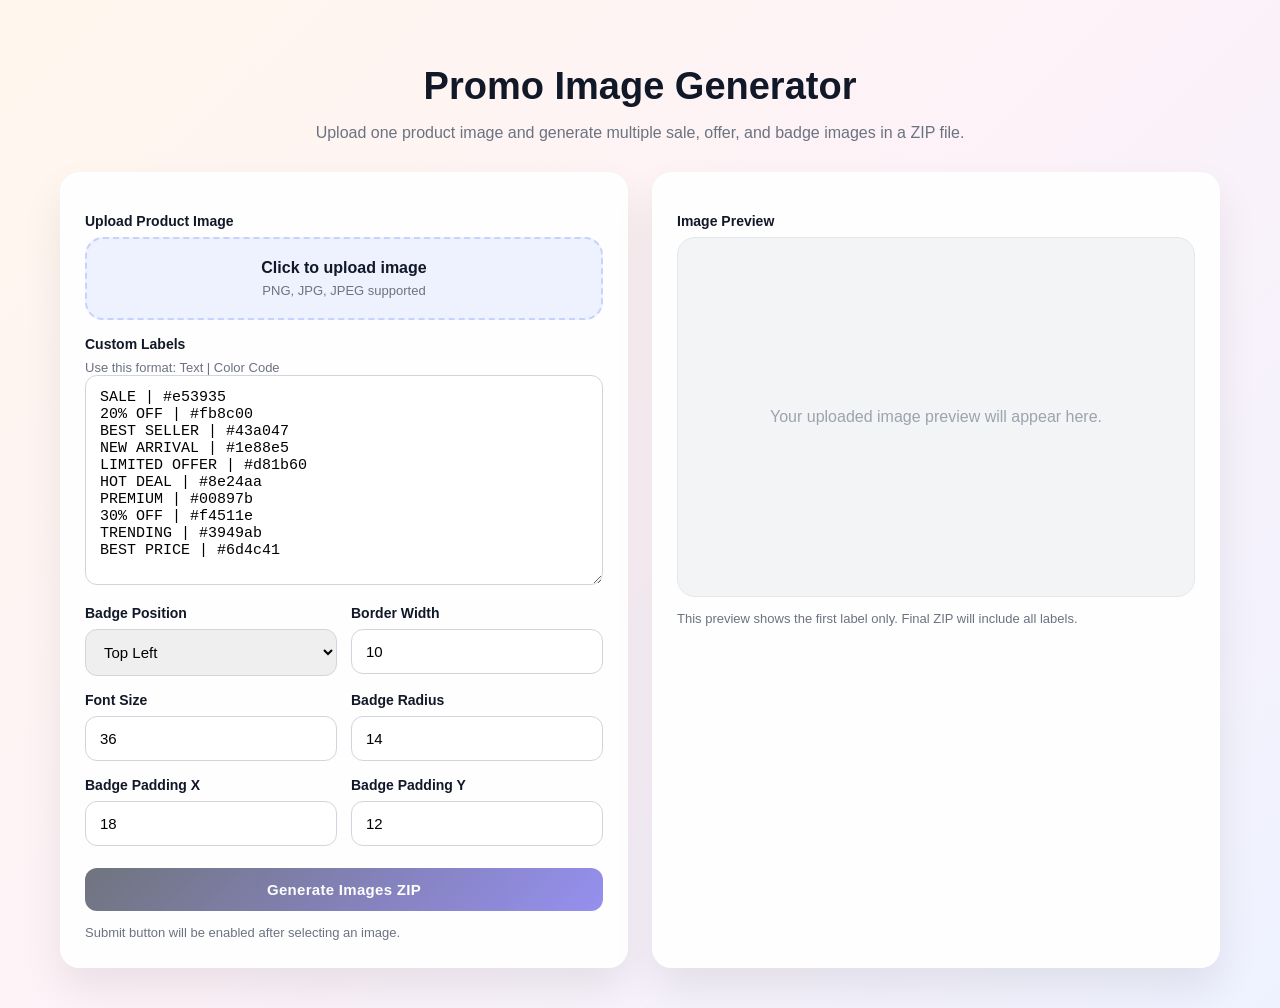
==== templates/index.html @ b3901675 "bulk UI image" ====
<!DOCTYPE html>
<html lang="en">
<head>
  <meta charset="UTF-8" />
  <title>Promo Image Generator</title>
  <meta name="viewport" content="width=device-width, initial-scale=1.0" />

  <style>
    * {
      box-sizing: border-box;
    }

    body {
      margin: 0;
      font-family: Arial, sans-serif;
      background: linear-gradient(135deg, #fff7ed, #fdf2f8, #eef2ff);
      min-height: 100vh;
      color: #111827;
    }

    .page {
      max-width: 1200px;
      margin: auto;
      padding: 40px 20px;
    }

    .header {
      text-align: center;
      margin-bottom: 30px;
    }

    .header h1 {
      font-size: 38px;
      margin-bottom: 10px;
    }

    .header p {
      color: #6b7280;
      font-size: 16px;
    }

    .grid {
      display: grid;
      grid-template-columns: 1fr 1fr;
      gap: 24px;
    }

    .card {
      background: rgba(255, 255, 255, 0.9);
      border-radius: 20px;
      padding: 24px;
      box-shadow: 0 20px 40px rgba(0,0,0,0.08);
      border: 1px solid rgba(255,255,255,0.8);
    }

    label {
      display: block;
      margin-top: 16px;
      margin-bottom: 8px;
      font-weight: 700;
      font-size: 14px;
    }

    input,
    textarea,
    select,
    button {
      width: 100%;
      padding: 13px 14px;
      border-radius: 12px;
      border: 1px solid #d1d5db;
      font-size: 15px;
      outline: none;
    }

    textarea {
      min-height: 210px;
      resize: vertical;
      font-family: Consolas, monospace;
    }

    input:focus,
    textarea:focus,
    select:focus {
      border-color: #6366f1;
      box-shadow: 0 0 0 3px rgba(99,102,241,0.15);
    }

    .upload-box {
      border: 2px dashed #c7d2fe;
      background: #eef2ff;
      padding: 20px;
      border-radius: 18px;
      text-align: center;
      cursor: pointer;
      transition: 0.2s;
    }

    .upload-box:hover {
      background: #e0e7ff;
    }

    .hint {
      font-size: 13px;
      color: #6b7280;
      margin-top: 6px;
    }

    .row {
      display: grid;
      grid-template-columns: 1fr 1fr;
      gap: 14px;
    }

    .preview-wrap {
      border-radius: 18px;
      overflow: hidden;
      background: #f3f4f6;
      border: 1px solid #e5e7eb;
      min-height: 360px;
      display: flex;
      align-items: center;
      justify-content: center;
      position: relative;
    }

    .preview-wrap img {
      width: 100%;
      max-height: 520px;
      object-fit: contain;
      display: none;
    }

    .empty-preview {
      color: #9ca3af;
      text-align: center;
      padding: 40px;
    }

    .preview-badge {
      position: absolute;
      top: 20px;
      left: 20px;
      background: #e53935;
      color: white;
      padding: 12px 18px;
      border-radius: 14px;
      font-weight: 800;
      display: none;
      box-shadow: 0 10px 20px rgba(0,0,0,0.2);
    }

    .submit-btn {
      margin-top: 22px;
      background: linear-gradient(135deg, #111827, #4f46e5);
      color: white;
      border: none;
      cursor: pointer;
      font-weight: 800;
      letter-spacing: 0.3px;
      transition: 0.2s;
    }

    .submit-btn:hover {
      transform: translateY(-1px);
      box-shadow: 0 12px 24px rgba(79,70,229,0.28);
    }

    .submit-btn:disabled {
      opacity: 0.6;
      cursor: not-allowed;
      transform: none;
      box-shadow: none;
    }

    .progress-area {
      margin-top: 18px;
      display: none;
    }

    .progress-text {
      display: flex;
      justify-content: space-between;
      font-size: 13px;
      color: #4b5563;
      margin-bottom: 8px;
    }

    .progress-bar {
      width: 100%;
      height: 12px;
      background: #e5e7eb;
      border-radius: 99px;
      overflow: hidden;
    }

    .progress-fill {
      height: 100%;
      width: 0%;
      background: linear-gradient(90deg, #22c55e, #4f46e5);
      border-radius: 99px;
      transition: width 0.3s;
    }

    .small-note {
      margin-top: 12px;
      color: #6b7280;
      font-size: 13px;
      line-height: 1.5;
    }

    @media (max-width: 900px) {
      .grid {
        grid-template-columns: 1fr;
      }

      .header h1 {
        font-size: 30px;
      }
    }
  </style>
</head>

<body>
  <div class="page">
    <div class="header">
      <h1>Promo Image Generator</h1>
      <p>Upload one product image and generate multiple sale, offer, and badge images in a ZIP file.</p>
    </div>

    <form method="POST" enctype="multipart/form-data" id="promoForm">
      <div class="grid">

        <div class="card">
          <label>Upload Product Image</label>

          <div class="upload-box" onclick="document.getElementById('imageInput').click()">
            <strong>Click to upload image</strong>
            <div class="hint">PNG, JPG, JPEG supported</div>
          </div>

          <input
            type="file"
            name="image"
            id="imageInput"
            accept="image/*"
            required
            style="display:none;"
          />

          <label>Custom Labels</label>
          <div class="hint">Use this format: Text | Color Code</div>

          <textarea name="labels" id="labelsInput">SALE | #e53935
20% OFF | #fb8c00
BEST SELLER | #43a047
NEW ARRIVAL | #1e88e5
LIMITED OFFER | #d81b60
HOT DEAL | #8e24aa
PREMIUM | #00897b
30% OFF | #f4511e
TRENDING | #3949ab
BEST PRICE | #6d4c41</textarea>

          <div class="row">
            <div>
              <label>Badge Position</label>
              <select name="position" id="positionInput">
                <option value="top-left">Top Left</option>
                <option value="top-right">Top Right</option>
                <option value="bottom-left">Bottom Left</option>
                <option value="bottom-right">Bottom Right</option>
              </select>
            </div>

            <div>
              <label>Border Width</label>
              <input type="number" name="border_width" value="10" min="0" max="50" />
            </div>
          </div>

          <div class="row">
            <div>
              <label>Font Size</label>
              <input type="number" name="font_size" value="36" min="12" max="100" />
            </div>

            <div>
              <label>Badge Radius</label>
              <input type="number" name="radius" value="14" min="0" max="50" />
            </div>
          </div>

          <div class="row">
            <div>
              <label>Badge Padding X</label>
              <input type="number" name="padding_x" value="18" min="5" max="80" />
            </div>

            <div>
              <label>Badge Padding Y</label>
              <input type="number" name="padding_y" value="12" min="5" max="80" />
            </div>
          </div>

          <button type="submit" class="submit-btn" id="submitBtn" disabled>
            Generate Images ZIP
          </button>

          <div class="progress-area" id="progressArea">
            <div class="progress-text">
              <span id="progressStatus">Preparing images...</span>
              <span id="progressPercent">0%</span>
            </div>
            <div class="progress-bar">
              <div class="progress-fill" id="progressFill"></div>
            </div>
          </div>

          <div class="small-note">
            Submit button will be enabled after selecting an image.
          </div>
        </div>

        <div class="card">
          <label>Image Preview</label>

          <div class="preview-wrap" id="previewBox">
            <div class="empty-preview" id="emptyPreview">
              Your uploaded image preview will appear here.
            </div>

            <img id="previewImage" />
            <div class="preview-badge" id="previewBadge">SALE</div>
          </div>

          <div class="small-note">
            This preview shows the first label only. Final ZIP will include all labels.
          </div>
        </div>

      </div>
    </form>
  </div>

  <script>
    const form = document.getElementById("promoForm");
    const imageInput = document.getElementById("imageInput");
    const labelsInput = document.getElementById("labelsInput");
    const submitBtn = document.getElementById("submitBtn");

    const previewImage = document.getElementById("previewImage");
    const emptyPreview = document.getElementById("emptyPreview");
    const previewBadge = document.getElementById("previewBadge");
    const positionInput = document.getElementById("positionInput");

    const progressArea = document.getElementById("progressArea");
    const progressFill = document.getElementById("progressFill");
    const progressPercent = document.getElementById("progressPercent");
    const progressStatus = document.getElementById("progressStatus");

    function getFirstLabel() {
      const firstLine = labelsInput.value.trim().split("\n")[0] || "SALE | #e53935";
      const parts = firstLine.split("|");
      return {
        text: parts[0]?.trim() || "SALE",
        color: parts[1]?.trim() || "#e53935"
      };
    }

    function updatePreviewBadge() {
      const label = getFirstLabel();

      previewBadge.innerText = label.text;
      previewBadge.style.background = label.color;

      previewBadge.style.top = "20px";
      previewBadge.style.left = "20px";
      previewBadge.style.right = "auto";
      previewBadge.style.bottom = "auto";

      const position = positionInput.value;

      if (position === "top-right") {
        previewBadge.style.right = "20px";
        previewBadge.style.left = "auto";
      }

      if (position === "bottom-left") {
        previewBadge.style.bottom = "20px";
        previewBadge.style.top = "auto";
      }

      if (position === "bottom-right") {
        previewBadge.style.right = "20px";
        previewBadge.style.bottom = "20px";
        previewBadge.style.left = "auto";
        previewBadge.style.top = "auto";
      }
    }

    imageInput.addEventListener("change", function () {
      const file = this.files[0];

      if (!file) {
        submitBtn.disabled = true;
        return;
      }

      const reader = new FileReader();

      reader.onload = function (e) {
        previewImage.src = e.target.result;
        previewImage.style.display = "block";
        emptyPreview.style.display = "none";
        previewBadge.style.display = "block";
        submitBtn.disabled = false;
        updatePreviewBadge();
      };

      reader.readAsDataURL(file);
    });

    labelsInput.addEventListener("input", updatePreviewBadge);
    positionInput.addEventListener("change", updatePreviewBadge);

    form.addEventListener("submit", function () {
      submitBtn.disabled = true;
      submitBtn.innerText = "Generating ZIP...";

      progressArea.style.display = "block";

      let progress = 0;

      const interval = setInterval(() => {
        if (progress < 90) {
          progress += Math.floor(Math.random() * 8) + 4;
          if (progress > 90) progress = 90;

          progressFill.style.width = progress + "%";
          progressPercent.innerText = progress + "%";
        }
      }, 300);

      progressStatus.innerText = "Creating promo images...";

      setTimeout(() => {
        progressStatus.innerText = "Preparing ZIP download...";
      }, 1200);

      setTimeout(() => {
        progressFill.style.width = "100%";
        progressPercent.innerText = "100%";
        progressStatus.innerText = "Download will start...";
      }, 2200);
    });
  </script>
</body>
</html>
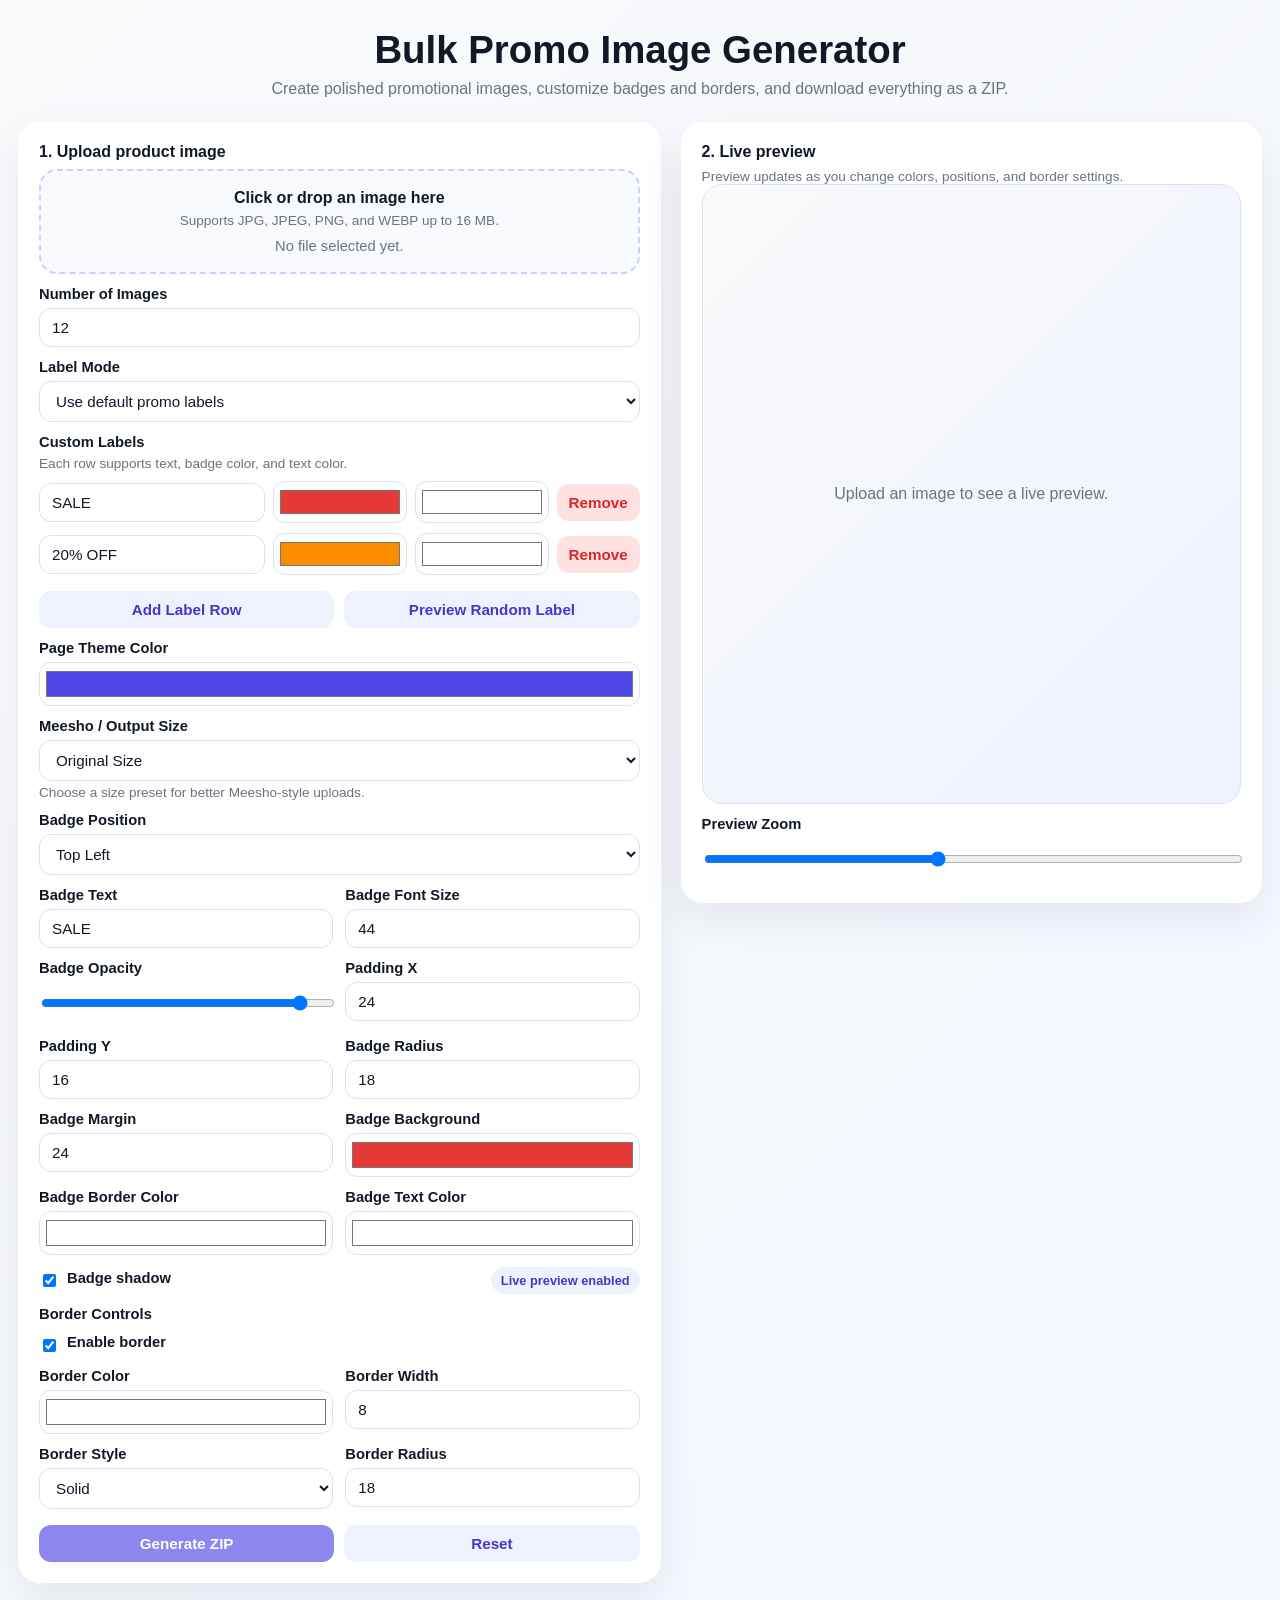
==== commit 632c640a: "update functionality" ====
--- a/templates/index.html
+++ b/templates/index.html
@@ -2,458 +2,664 @@
 <html lang="en">
 <head>
   <meta charset="UTF-8" />
-  <title>Promo Image Generator</title>
   <meta name="viewport" content="width=device-width, initial-scale=1.0" />
-
+  <title>Bulk Promo Image Generator</title>
   <style>
-    * {
-      box-sizing: border-box;
-    }
-
+    :root {
+      color-scheme: light;
+      --bg: #f4f7ff;
+      --card: rgba(255, 255, 255, 0.95);
+      --border: #dbe3f0;
+      --text: #111827;
+      --muted: #6b7280;
+      --accent: #4f46e5;
+      --accent-2: #7c3aed;
+      --success: #16a34a;
+      --danger: #dc2626;
+    }
+
+    * { box-sizing: border-box; }
     body {
       margin: 0;
-      font-family: Arial, sans-serif;
-      background: linear-gradient(135deg, #fff7ed, #fdf2f8, #eef2ff);
+      font-family: Inter, Arial, sans-serif;
+      color: var(--text);
+      background: linear-gradient(135deg, #f8fafc, var(--bg));
       min-height: 100vh;
-      color: #111827;
-    }
-
-    .page {
-      max-width: 1200px;
-      margin: auto;
-      padding: 40px 20px;
-    }
-
-    .header {
+    }
+    .page { max-width: 1320px; margin: 0 auto; padding: 28px 18px 48px; }
+    .header { text-align: center; margin-bottom: 24px; }
+    .header h1 { margin: 0 0 8px; font-size: clamp(1.8rem, 3vw, 2.5rem); }
+    .header p { margin: 0; color: var(--muted); font-size: 1rem; }
+    .grid { display: grid; grid-template-columns: 1.05fr 0.95fr; gap: 20px; }
+    .card {
+      background: var(--card);
+      border: 1px solid rgba(255,255,255,0.75);
+      border-radius: 22px;
+      box-shadow: 0 18px 45px rgba(15, 23, 42, 0.08);
+      padding: 20px;
+    }
+    .section-title { font-size: 1rem; font-weight: 800; margin: 0 0 8px; }
+    .hint { font-size: 0.85rem; color: var(--muted); margin-top: 4px; }
+    .upload-zone {
+      border: 2px dashed #c7d2fe;
+      border-radius: 18px;
+      padding: 18px;
       text-align: center;
-      margin-bottom: 30px;
-    }
-
-    .header h1 {
-      font-size: 38px;
-      margin-bottom: 10px;
-    }
-
-    .header p {
-      color: #6b7280;
-      font-size: 16px;
-    }
-
-    .grid {
-      display: grid;
-      grid-template-columns: 1fr 1fr;
-      gap: 24px;
-    }
-
-    .card {
-      background: rgba(255, 255, 255, 0.9);
-      border-radius: 20px;
-      padding: 24px;
-      box-shadow: 0 20px 40px rgba(0,0,0,0.08);
-      border: 1px solid rgba(255,255,255,0.8);
-    }
-
-    label {
-      display: block;
-      margin-top: 16px;
-      margin-bottom: 8px;
-      font-weight: 700;
-      font-size: 14px;
-    }
-
-    input,
-    textarea,
-    select,
-    button {
-      width: 100%;
-      padding: 13px 14px;
-      border-radius: 12px;
-      border: 1px solid #d1d5db;
-      font-size: 15px;
-      outline: none;
-    }
-
-    textarea {
-      min-height: 210px;
-      resize: vertical;
-      font-family: Consolas, monospace;
-    }
-
-    input:focus,
-    textarea:focus,
-    select:focus {
-      border-color: #6366f1;
-      box-shadow: 0 0 0 3px rgba(99,102,241,0.15);
-    }
-
-    .upload-box {
-      border: 2px dashed #c7d2fe;
-      background: #eef2ff;
-      padding: 20px;
-      border-radius: 18px;
-      text-align: center;
+      background: #f8faff;
       cursor: pointer;
-      transition: 0.2s;
-    }
-
-    .upload-box:hover {
-      background: #e0e7ff;
-    }
-
-    .hint {
-      font-size: 13px;
-      color: #6b7280;
-      margin-top: 6px;
-    }
-
-    .row {
-      display: grid;
-      grid-template-columns: 1fr 1fr;
-      gap: 14px;
-    }
-
+      transition: 0.2s ease;
+      margin-top: 8px;
+    }
+    .upload-zone.dragover { background: #eef2ff; border-color: var(--accent); }
+    .upload-zone strong { display: block; margin-bottom: 6px; }
+    .meta { margin-top: 10px; font-size: 0.92rem; color: var(--muted); }
+    .row { display: grid; grid-template-columns: repeat(2, minmax(0, 1fr)); gap: 12px; }
+    .field { margin-top: 12px; }
+    label { display: block; margin-bottom: 6px; font-size: 0.92rem; font-weight: 700; }
+    input[type="text"], input[type="number"], input[type="range"], select, textarea, button, input[type="color"] {
+      width: 100%; border: 1px solid var(--border); border-radius: 12px; padding: 10px 12px; font-size: 0.95rem;
+      color: var(--text); background: #fff;
+    }
+    input[type="color"] { padding: 4px; min-height: 44px; }
+    textarea { min-height: 120px; resize: vertical; font-family: Consolas, monospace; }
+    input:focus, select:focus, textarea:focus, button:focus { outline: none; border-color: var(--accent); box-shadow: 0 0 0 3px rgba(79, 70, 229, 0.15); }
+    .inline-row { display: flex; gap: 8px; align-items: center; }
+    .btn { border: none; cursor: pointer; font-weight: 800; transition: transform 0.2s ease, box-shadow 0.2s ease; }
+    .btn:hover { transform: translateY(-1px); }
+    .btn-primary { background: linear-gradient(135deg, var(--accent), var(--accent-2)); color: white; }
+    .btn-secondary { background: #eef2ff; color: #4338ca; }
+    .btn-danger { background: #fee2e2; color: var(--danger); }
+    .btn:disabled { opacity: 0.65; cursor: not-allowed; transform: none; }
+    .actions { display: flex; gap: 10px; flex-wrap: wrap; margin-top: 16px; }
+    .actions .btn { flex: 1; min-width: 140px; }
+    .switch-row { display: flex; justify-content: space-between; align-items: center; margin-top: 12px; }
+    .switch-row .toggle { display: inline-flex; align-items: center; gap: 8px; }
+    .pill { display: inline-flex; align-items: center; padding: 6px 10px; border-radius: 999px; background: #eef2ff; color: #4338ca; font-size: 0.8rem; font-weight: 700; }
+    .label-rows { display: grid; gap: 10px; margin-top: 10px; }
+    .label-row { display: grid; grid-template-columns: 1.35fr 0.8fr 0.8fr auto; gap: 8px; align-items: center; }
+    .label-row input[type="color"] { min-height: 42px; }
     .preview-wrap {
-      border-radius: 18px;
-      overflow: hidden;
-      background: #f3f4f6;
-      border: 1px solid #e5e7eb;
-      min-height: 360px;
-      display: flex;
-      align-items: center;
-      justify-content: center;
-      position: relative;
-    }
-
-    .preview-wrap img {
-      width: 100%;
-      max-height: 520px;
-      object-fit: contain;
-      display: none;
-    }
-
-    .empty-preview {
-      color: #9ca3af;
-      text-align: center;
-      padding: 40px;
-    }
-
-    .preview-badge {
-      position: absolute;
-      top: 20px;
-      left: 20px;
-      background: #e53935;
-      color: white;
-      padding: 12px 18px;
-      border-radius: 14px;
-      font-weight: 800;
-      display: none;
-      box-shadow: 0 10px 20px rgba(0,0,0,0.2);
-    }
-
-    .submit-btn {
-      margin-top: 22px;
-      background: linear-gradient(135deg, #111827, #4f46e5);
-      color: white;
-      border: none;
-      cursor: pointer;
-      font-weight: 800;
-      letter-spacing: 0.3px;
-      transition: 0.2s;
-    }
-
-    .submit-btn:hover {
-      transform: translateY(-1px);
-      box-shadow: 0 12px 24px rgba(79,70,229,0.28);
-    }
-
-    .submit-btn:disabled {
-      opacity: 0.6;
-      cursor: not-allowed;
-      transform: none;
-      box-shadow: none;
-    }
-
-    .progress-area {
-      margin-top: 18px;
-      display: none;
-    }
-
-    .progress-text {
-      display: flex;
-      justify-content: space-between;
-      font-size: 13px;
-      color: #4b5563;
-      margin-bottom: 8px;
-    }
-
-    .progress-bar {
-      width: 100%;
-      height: 12px;
-      background: #e5e7eb;
-      border-radius: 99px;
-      overflow: hidden;
-    }
-
-    .progress-fill {
-      height: 100%;
-      width: 0%;
-      background: linear-gradient(90deg, #22c55e, #4f46e5);
-      border-radius: 99px;
-      transition: width 0.3s;
-    }
-
-    .small-note {
-      margin-top: 12px;
-      color: #6b7280;
-      font-size: 13px;
-      line-height: 1.5;
-    }
-
-    @media (max-width: 900px) {
-      .grid {
-        grid-template-columns: 1fr;
-      }
-
-      .header h1 {
-        font-size: 30px;
-      }
+      position: relative; display: flex; align-items: center; justify-content: center; overflow: hidden;
+      min-height: 430px; height: min(70vh, 620px); border-radius: 20px; background: linear-gradient(135deg, #f9fafb, #eef2ff); border: 1px solid var(--border);
+      padding: 14px;
+    }
+    .preview-wrap canvas { width: 100%; max-width: 100%; height: 100%; object-fit: contain; border-radius: 16px; display: block; }
+    .preview-card { position: sticky; top: 20px; align-self: start; }
+    .empty-state { text-align: center; color: var(--muted); padding: 40px 24px; }
+    .toast { margin-top: 12px; padding: 12px 14px; border-radius: 12px; display: none; font-size: 0.92rem; }
+    .toast.success { display: block; background: #ecfdf3; color: #166534; }
+    .toast.error { display: block; background: #fef2f2; color: #b91c1c; }
+    .bar { height: 10px; background: #e5e7eb; border-radius: 999px; overflow: hidden; margin-top: 8px; }
+    .bar > div { height: 100%; width: 0; background: linear-gradient(90deg, #22c55e, var(--accent)); transition: width 0.25s ease; }
+    .spinner { width: 18px; height: 18px; border: 2px solid rgba(255,255,255,0.3); border-top-color: white; border-radius: 50%; display: inline-block; animation: spin 0.9s linear infinite; margin-right: 8px; vertical-align: middle; }
+    @keyframes spin { to { transform: rotate(360deg); } }
+    @media (max-width: 980px) {
+      .grid { grid-template-columns: 1fr; }
+      .label-row { grid-template-columns: 1fr; }
     }
   </style>
 </head>
-
 <body>
   <div class="page">
     <div class="header">
-      <h1>Promo Image Generator</h1>
-      <p>Upload one product image and generate multiple sale, offer, and badge images in a ZIP file.</p>
+      <h1>Bulk Promo Image Generator</h1>
+      <p>Create polished promotional images, customize badges and borders, and download everything as a ZIP.</p>
     </div>
 
-    <form method="POST" enctype="multipart/form-data" id="promoForm">
+    <form id="promoForm" enctype="multipart/form-data">
       <div class="grid">
-
         <div class="card">
-          <label>Upload Product Image</label>
-
-          <div class="upload-box" onclick="document.getElementById('imageInput').click()">
-            <strong>Click to upload image</strong>
-            <div class="hint">PNG, JPG, JPEG supported</div>
-          </div>
-
-          <input
-            type="file"
-            name="image"
-            id="imageInput"
-            accept="image/*"
-            required
-            style="display:none;"
-          />
-
-          <label>Custom Labels</label>
-          <div class="hint">Use this format: Text | Color Code</div>
-
-          <textarea name="labels" id="labelsInput">SALE | #e53935
-20% OFF | #fb8c00
-BEST SELLER | #43a047
-NEW ARRIVAL | #1e88e5
-LIMITED OFFER | #d81b60
-HOT DEAL | #8e24aa
-PREMIUM | #00897b
-30% OFF | #f4511e
-TRENDING | #3949ab
-BEST PRICE | #6d4c41</textarea>
+          <h3 class="section-title">1. Upload product image</h3>
+          <div id="uploadZone" class="upload-zone" tabindex="0">
+            <strong>Click or drop an image here</strong>
+            <div class="hint">Supports JPG, JPEG, PNG, and WEBP up to 16 MB.</div>
+            <div id="fileMeta" class="meta">No file selected yet.</div>
+          </div>
+          <input id="imageInput" name="image" type="file" accept="image/jpeg,image/png,image/webp" required style="display:none;" />
+
+          <div class="field">
+            <label for="imageCount">Number of Images</label>
+            <input id="imageCount" name="image_count" type="number" min="1" max="100" value="12" />
+          </div>
+
+          <div class="field">
+            <label for="labelMode">Label Mode</label>
+            <select id="labelMode" name="label_mode">
+              <option value="default">Use default promo labels</option>
+              <option value="custom">Use custom labels</option>
+              <option value="auto">Auto-generate labels</option>
+            </select>
+          </div>
+
+          <div class="field">
+            <label>Custom Labels</label>
+            <div class="hint">Each row supports text, badge color, and text color.</div>
+            <div id="labelsContainer" class="label-rows"></div>
+            <div class="actions">
+              <button type="button" class="btn btn-secondary" id="addLabelBtn">Add Label Row</button>
+              <button type="button" class="btn btn-secondary" id="randomLabelBtn">Preview Random Label</button>
+            </div>
+            <textarea id="labelsTextarea" name="labels" style="display:none;"></textarea>
+          </div>
+
+          <div class="field">
+            <label for="pageThemeColor">Page Theme Color</label>
+            <input id="pageThemeColor" name="page_theme_color" type="color" value="#4f46e5" />
+          </div>
+
+          <div class="field">
+            <label for="outputPreset">Meesho / Output Size</label>
+            <select id="outputPreset" name="output_preset">
+              <option value="original">Original Size</option>
+              <option value="meesho_square">Meesho Square (1080×1080)</option>
+              <option value="meesho_portrait">Meesho Portrait (1080×1350)</option>
+              <option value="meesho_story">Meesho Story (1080×1920)</option>
+              <option value="meesho_banner">Meesho Banner (1080×540)</option>
+            </select>
+            <div class="hint">Choose a size preset for better Meesho-style uploads.</div>
+          </div>
+
+          <div class="field">
+            <label>Badge Position</label>
+            <select id="badgePosition" name="badge_position">
+              <option value="top-left">Top Left</option>
+              <option value="top-right">Top Right</option>
+              <option value="bottom-left">Bottom Left</option>
+              <option value="bottom-right">Bottom Right</option>
+              <option value="center">Center</option>
+              <option value="top-center">Top Center</option>
+              <option value="bottom-center">Bottom Center</option>
+            </select>
+          </div>
 
           <div class="row">
-            <div>
-              <label>Badge Position</label>
-              <select name="position" id="positionInput">
-                <option value="top-left">Top Left</option>
-                <option value="top-right">Top Right</option>
-                <option value="bottom-left">Bottom Left</option>
-                <option value="bottom-right">Bottom Right</option>
-              </select>
-            </div>
-
-            <div>
-              <label>Border Width</label>
-              <input type="number" name="border_width" value="10" min="0" max="50" />
+            <div class="field">
+              <label for="badgeText">Badge Text</label>
+              <input id="badgeText" name="badge_text" type="text" value="SALE" />
+            </div>
+            <div class="field">
+              <label for="badgeFontSize">Badge Font Size</label>
+              <input id="badgeFontSize" name="badge_font_size" type="number" min="14" max="96" value="44" />
             </div>
           </div>
 
           <div class="row">
-            <div>
-              <label>Font Size</label>
-              <input type="number" name="font_size" value="36" min="12" max="100" />
-            </div>
-
-            <div>
-              <label>Badge Radius</label>
-              <input type="number" name="radius" value="14" min="0" max="50" />
+            <div class="field">
+              <label for="badgeOpacity">Badge Opacity</label>
+              <input id="badgeOpacity" name="badge_opacity" type="range" min="0.1" max="1" step="0.05" value="0.95" />
+            </div>
+            <div class="field">
+              <label for="badgePaddingX">Padding X</label>
+              <input id="badgePaddingX" name="badge_padding_x" type="number" min="6" max="80" value="24" />
             </div>
           </div>
 
           <div class="row">
-            <div>
-              <label>Badge Padding X</label>
-              <input type="number" name="padding_x" value="18" min="5" max="80" />
-            </div>
-
-            <div>
-              <label>Badge Padding Y</label>
-              <input type="number" name="padding_y" value="12" min="5" max="80" />
-            </div>
-          </div>
-
-          <button type="submit" class="submit-btn" id="submitBtn" disabled>
-            Generate Images ZIP
-          </button>
-
-          <div class="progress-area" id="progressArea">
-            <div class="progress-text">
-              <span id="progressStatus">Preparing images...</span>
-              <span id="progressPercent">0%</span>
-            </div>
-            <div class="progress-bar">
-              <div class="progress-fill" id="progressFill"></div>
-            </div>
-          </div>
-
-          <div class="small-note">
-            Submit button will be enabled after selecting an image.
-          </div>
+            <div class="field">
+              <label for="badgePaddingY">Padding Y</label>
+              <input id="badgePaddingY" name="badge_padding_y" type="number" min="6" max="80" value="16" />
+            </div>
+            <div class="field">
+              <label for="badgeRadius">Badge Radius</label>
+              <input id="badgeRadius" name="badge_radius" type="number" min="0" max="60" value="18" />
+            </div>
+          </div>
+
+          <div class="row">
+            <div class="field">
+              <label for="badgeMargin">Badge Margin</label>
+              <input id="badgeMargin" name="badge_margin" type="number" min="6" max="120" value="24" />
+            </div>
+            <div class="field">
+              <label for="badgeBackground">Badge Background</label>
+              <input id="badgeBackground" name="badge_background" type="color" value="#e53935" />
+            </div>
+          </div>
+
+          <div class="row">
+            <div class="field">
+              <label for="badgeBorderColor">Badge Border Color</label>
+              <input id="badgeBorderColor" name="badge_border_color" type="color" value="#ffffff" />
+            </div>
+            <div class="field">
+              <label for="badgeTextColor">Badge Text Color</label>
+              <input id="badgeTextColor" name="badge_text_color" type="color" value="#ffffff" />
+            </div>
+          </div>
+
+          <div class="switch-row">
+            <span class="toggle"><input id="badgeShadow" name="badge_shadow" type="checkbox" checked /> <label for="badgeShadow">Badge shadow</label></span>
+            <span class="pill">Live preview enabled</span>
+          </div>
+
+          <div class="field">
+            <label>Border Controls</label>
+            <div class="switch-row">
+              <span class="toggle"><input id="borderEnabled" name="border_enabled" type="checkbox" checked /> <label for="borderEnabled">Enable border</label></span>
+            </div>
+            <div class="row">
+              <div class="field">
+                <label for="borderColor">Border Color</label>
+                <input id="borderColor" name="border_color" type="color" value="#ffffff" />
+              </div>
+              <div class="field">
+                <label for="borderWidth">Border Width</label>
+                <input id="borderWidth" name="border_width" type="number" min="0" max="40" value="8" />
+              </div>
+            </div>
+            <div class="row">
+              <div class="field">
+                <label for="borderStyle">Border Style</label>
+                <select id="borderStyle" name="border_style">
+                  <option value="solid">Solid</option>
+                  <option value="double">Double</option>
+                  <option value="dashed">Dashed</option>
+                  <option value="dotted">Dotted</option>
+                  <option value="gradient">Gradient</option>
+                </select>
+              </div>
+              <div class="field">
+                <label for="borderRadius">Border Radius</label>
+                <input id="borderRadius" name="border_radius" type="number" min="0" max="80" value="18" />
+              </div>
+            </div>
+          </div>
+
+          <div class="actions">
+            <button type="submit" id="submitBtn" class="btn btn-primary">Generate ZIP</button>
+            <button type="button" id="resetBtn" class="btn btn-secondary">Reset</button>
+          </div>
+
+          <div id="progressArea" class="field" style="display:none;">
+            <div class="hint" id="progressStatus">Preparing image...</div>
+            <div class="bar"><div id="progressFill"></div></div>
+          </div>
+          <div id="toast" class="toast"></div>
         </div>
 
-        <div class="card">
-          <label>Image Preview</label>
-
+        <div class="card preview-card">
+          <h3 class="section-title">2. Live preview</h3>
+          <div class="hint">Preview updates as you change colors, positions, and border settings.</div>
           <div class="preview-wrap" id="previewBox">
-            <div class="empty-preview" id="emptyPreview">
-              Your uploaded image preview will appear here.
-            </div>
-
-            <img id="previewImage" />
-            <div class="preview-badge" id="previewBadge">SALE</div>
-          </div>
-
-          <div class="small-note">
-            This preview shows the first label only. Final ZIP will include all labels.
+            <div id="emptyPreview" class="empty-state">Upload an image to see a live preview.</div>
+            <canvas id="previewCanvas" width="900" height="600"></canvas>
+          </div>
+          <div class="field">
+            <label for="previewZoom">Preview Zoom</label>
+            <input id="previewZoom" type="range" min="0.7" max="1.4" step="0.05" value="1" />
           </div>
         </div>
-
       </div>
     </form>
   </div>
 
   <script>
-    const form = document.getElementById("promoForm");
-    const imageInput = document.getElementById("imageInput");
-    const labelsInput = document.getElementById("labelsInput");
-    const submitBtn = document.getElementById("submitBtn");
-
-    const previewImage = document.getElementById("previewImage");
-    const emptyPreview = document.getElementById("emptyPreview");
-    const previewBadge = document.getElementById("previewBadge");
-    const positionInput = document.getElementById("positionInput");
-
-    const progressArea = document.getElementById("progressArea");
-    const progressFill = document.getElementById("progressFill");
-    const progressPercent = document.getElementById("progressPercent");
-    const progressStatus = document.getElementById("progressStatus");
-
-    function getFirstLabel() {
-      const firstLine = labelsInput.value.trim().split("\n")[0] || "SALE | #e53935";
-      const parts = firstLine.split("|");
-      return {
-        text: parts[0]?.trim() || "SALE",
-        color: parts[1]?.trim() || "#e53935"
+    const form = document.getElementById('promoForm');
+    const imageInput = document.getElementById('imageInput');
+    const uploadZone = document.getElementById('uploadZone');
+    const fileMeta = document.getElementById('fileMeta');
+    const labelsContainer = document.getElementById('labelsContainer');
+    const labelsTextarea = document.getElementById('labelsTextarea');
+    const addLabelBtn = document.getElementById('addLabelBtn');
+    const randomLabelBtn = document.getElementById('randomLabelBtn');
+    const submitBtn = document.getElementById('submitBtn');
+    const resetBtn = document.getElementById('resetBtn');
+    const progressArea = document.getElementById('progressArea');
+    const progressStatus = document.getElementById('progressStatus');
+    const progressFill = document.getElementById('progressFill');
+    const toast = document.getElementById('toast');
+    const previewCanvas = document.getElementById('previewCanvas');
+    const emptyPreview = document.getElementById('emptyPreview');
+    const previewZoom = document.getElementById('previewZoom');
+    const pageThemeColor = document.getElementById('pageThemeColor');
+
+    let uploadedImage = null;
+    let previewImage = null;
+    let previewLabel = null;
+    const defaultRows = [
+      { text: 'SALE', badge: '#e53935', textColor: '#ffffff' },
+      { text: '20% OFF', badge: '#fb8c00', textColor: '#ffffff' }
+    ];
+
+    function showToast(message, type = 'success') {
+      toast.className = `toast ${type}`;
+      toast.textContent = message;
+      window.clearTimeout(showToast.timer);
+      showToast.timer = window.setTimeout(() => {
+        toast.className = 'toast';
+      }, 3200);
+    }
+
+    function createLabelRow(label = {}) {
+      const row = document.createElement('div');
+      row.className = 'label-row';
+      row.innerHTML = `
+        <input type="text" class="label-text" placeholder="Label text" value="${label.text || ''}" />
+        <input type="color" class="label-badge" value="${label.badge || '#e53935'}" />
+        <input type="color" class="label-text-color" value="${label.textColor || '#ffffff'}" />
+        <button type="button" class="btn btn-danger remove-row">Remove</button>
+      `;
+      row.querySelector('.remove-row').addEventListener('click', () => {
+        row.remove();
+        syncLabelTextarea();
+        updatePreview();
+      });
+      row.querySelectorAll('input').forEach(input => input.addEventListener('input', () => {
+        syncLabelTextarea();
+        updatePreview();
+      }));
+      return row;
+    }
+
+    function syncLabelTextarea() {
+      const lines = Array.from(labelsContainer.querySelectorAll('.label-row')).map(row => {
+        const text = row.querySelector('.label-text').value.trim();
+        const badge = row.querySelector('.label-badge').value;
+        const textColor = row.querySelector('.label-text-color').value;
+        return text ? `${text}|${badge}|${textColor}` : '';
+      }).filter(Boolean);
+      labelsTextarea.value = lines.join('\n');
+    }
+
+    function populateLabelRows(rows = defaultRows) {
+      labelsContainer.innerHTML = '';
+      rows.forEach(row => labelsContainer.appendChild(createLabelRow(row)));
+      syncLabelTextarea();
+    }
+
+    function getLabels() {
+      const rows = Array.from(labelsContainer.querySelectorAll('.label-row'));
+      if (!rows.length) {
+        return defaultRows;
+      }
+      return rows.map(row => ({
+        text: row.querySelector('.label-text').value.trim() || 'SALE',
+        badge: row.querySelector('.label-badge').value,
+        textColor: row.querySelector('.label-text-color').value
+      }));
+    }
+
+    function getPreviewLabel() {
+      if (previewLabel) {
+        return previewLabel;
+      }
+      const labels = getLabels();
+      return labels[0] || defaultRows[0];
+    }
+
+    function setPreviewLabel(label) {
+      previewLabel = label ? { ...label } : null;
+      if (previewLabel) {
+        document.getElementById('badgeText').value = previewLabel.text || '';
+        document.getElementById('badgeBackground').value = previewLabel.badge || '#e53935';
+        document.getElementById('badgeTextColor').value = previewLabel.textColor || '#ffffff';
+      }
+      updatePreview();
+    }
+
+    function updateThemeColor() {
+      document.documentElement.style.setProperty('--accent', pageThemeColor.value);
+      document.documentElement.style.setProperty('--accent-2', pageThemeColor.value);
+    }
+
+    function drawPreview() {
+      const ctx = previewCanvas.getContext('2d');
+      ctx.clearRect(0, 0, previewCanvas.width, previewCanvas.height);
+      ctx.fillStyle = '#f9fafb';
+      ctx.fillRect(0, 0, previewCanvas.width, previewCanvas.height);
+
+      if (!previewImage) {
+        emptyPreview.style.display = 'block';
+        previewCanvas.style.display = 'none';
+        return;
+      }
+
+      emptyPreview.style.display = 'none';
+      previewCanvas.style.display = 'block';
+
+      const zoom = parseFloat(previewZoom.value || 1);
+      const canvasW = previewCanvas.width;
+      const canvasH = previewCanvas.height;
+      const margin = 60;
+      const imageWidth = canvasW - margin * 2;
+      const imageHeight = canvasH - margin * 2;
+      const sourceRatio = previewImage.width / previewImage.height;
+      let drawWidth = imageWidth;
+      let drawHeight = imageWidth / sourceRatio;
+      if (drawHeight > imageHeight) {
+        drawHeight = imageHeight;
+        drawWidth = drawHeight * sourceRatio;
+      }
+      const x = (canvasW - drawWidth * zoom) / 2;
+      const y = (canvasH - drawHeight * zoom) / 2;
+      ctx.save();
+      ctx.translate(x, y);
+      ctx.scale(zoom, zoom);
+      ctx.drawImage(previewImage, 0, 0, drawWidth, drawHeight);
+      ctx.restore();
+
+      const borderEnabled = document.getElementById('borderEnabled').checked;
+      if (borderEnabled) {
+        const borderColor = document.getElementById('borderColor').value;
+        const borderWidth = parseInt(document.getElementById('borderWidth').value || '0', 10);
+        const borderRadius = parseInt(document.getElementById('borderRadius').value || '0', 10);
+        ctx.save();
+        ctx.strokeStyle = borderColor;
+        ctx.lineWidth = borderWidth;
+        ctx.beginPath();
+        const innerX = x + 2;
+        const innerY = y + 2;
+        const innerW = drawWidth * zoom - 4;
+        const innerH = drawHeight * zoom - 4;
+        ctx.roundRect(innerX, innerY, innerW, innerH, borderRadius);
+        ctx.stroke();
+        ctx.restore();
+      }
+
+      const label = getPreviewLabel();
+      const badgeBackground = document.getElementById('badgeBackground').value;
+      const badgeTextColor = document.getElementById('badgeTextColor').value;
+      const badgeFontSize = Math.max(28, parseInt(document.getElementById('badgeFontSize').value || '44', 10));
+      const badgePaddingX = parseInt(document.getElementById('badgePaddingX').value || '24', 10);
+      const badgePaddingY = parseInt(document.getElementById('badgePaddingY').value || '16', 10);
+      const badgeRadius = parseInt(document.getElementById('badgeRadius').value || '16', 10);
+      const badgeMargin = parseInt(document.getElementById('badgeMargin').value || '24', 10);
+      const badgeBorderColor = document.getElementById('badgeBorderColor').value;
+      const badgeBorderWidth = parseInt(document.getElementById('badgeBorderWidth').value || '1', 10);
+      const badgeOpacity = parseFloat(document.getElementById('badgeOpacity').value || '0.95');
+      const badgePosition = document.getElementById('badgePosition').value;
+      const shadowEnabled = document.getElementById('badgeShadow').checked;
+
+      ctx.save();
+      ctx.font = `${badgeFontSize}px Arial`;
+      const text = label.text || document.getElementById('badgeText').value.trim() || 'SALE';
+      const metrics = ctx.measureText(text);
+      const boxW = metrics.width + badgePaddingX * 2;
+      const boxH = badgeFontSize + badgePaddingY * 2;
+      let boxX = badgeMargin;
+      let boxY = badgeMargin;
+      if (badgePosition === 'top-right') boxX = canvasW - boxW - badgeMargin;
+      if (badgePosition === 'bottom-left') boxY = canvasH - boxH - badgeMargin;
+      if (badgePosition === 'bottom-right') { boxX = canvasW - boxW - badgeMargin; boxY = canvasH - boxH - badgeMargin; }
+      if (badgePosition === 'center') { boxX = (canvasW - boxW) / 2; boxY = (canvasH - boxH) / 2; }
+      if (badgePosition === 'top-center') { boxX = (canvasW - boxW) / 2; boxY = badgeMargin; }
+      if (badgePosition === 'bottom-center') { boxX = (canvasW - boxW) / 2; boxY = canvasH - boxH - badgeMargin; }
+      if (shadowEnabled) {
+        ctx.shadowColor = 'rgba(0,0,0,0.25)';
+        ctx.shadowBlur = 12;
+      }
+      ctx.globalAlpha = badgeOpacity;
+      ctx.fillStyle = label.badge || badgeBackground;
+      ctx.beginPath();
+      ctx.roundRect(boxX, boxY, boxW, boxH, badgeRadius);
+      ctx.fill();
+      ctx.globalAlpha = 1;
+      if (badgeBorderWidth > 0) {
+        ctx.strokeStyle = badgeBorderColor;
+        ctx.lineWidth = badgeBorderWidth;
+        ctx.stroke();
+      }
+      ctx.fillStyle = label.textColor || badgeTextColor;
+      ctx.font = `${badgeFontSize}px Arial`;
+      ctx.textBaseline = 'middle';
+      ctx.fillText(text, boxX + badgePaddingX, boxY + boxH / 2 + 1);
+      ctx.restore();
+    }
+
+    function updatePreview() {
+      drawPreview();
+    }
+
+    function handleFileSelect(file) {
+      if (!file) return;
+      const allowed = ['image/jpeg', 'image/png', 'image/webp'];
+      if (!allowed.includes(file.type) && !/\.(jpe?g|png|webp)$/i.test(file.name)) {
+        showToast('Unsupported file. Please upload JPG, JPEG, PNG, or WEBP.', 'error');
+        return;
+      }
+      const reader = new FileReader();
+      reader.onload = function (e) {
+        previewImage = new Image();
+        previewImage.onload = updatePreview;
+        previewImage.src = e.target.result;
+        uploadedImage = file;
+        fileMeta.textContent = `${file.name} • ${(file.size / 1024 / 1024).toFixed(2)} MB • ${file.type || 'image'}`;
+        submitBtn.disabled = false;
+        showToast('Image loaded. You can preview and generate now.', 'success');
       };
-    }
-
-    function updatePreviewBadge() {
-      const label = getFirstLabel();
-
-      previewBadge.innerText = label.text;
-      previewBadge.style.background = label.color;
-
-      previewBadge.style.top = "20px";
-      previewBadge.style.left = "20px";
-      previewBadge.style.right = "auto";
-      previewBadge.style.bottom = "auto";
-
-      const position = positionInput.value;
-
-      if (position === "top-right") {
-        previewBadge.style.right = "20px";
-        previewBadge.style.left = "auto";
-      }
-
-      if (position === "bottom-left") {
-        previewBadge.style.bottom = "20px";
-        previewBadge.style.top = "auto";
-      }
-
-      if (position === "bottom-right") {
-        previewBadge.style.right = "20px";
-        previewBadge.style.bottom = "20px";
-        previewBadge.style.left = "auto";
-        previewBadge.style.top = "auto";
-      }
-    }
-
-    imageInput.addEventListener("change", function () {
-      const file = this.files[0];
-
-      if (!file) {
-        submitBtn.disabled = true;
+      reader.readAsDataURL(file);
+    }
+
+    imageInput.addEventListener('change', (event) => {
+      handleFileSelect(event.target.files[0]);
+    });
+
+    uploadZone.addEventListener('click', () => imageInput.click());
+    uploadZone.addEventListener('keydown', (event) => {
+      if (event.key === 'Enter' || event.key === ' ') {
+        event.preventDefault();
+        imageInput.click();
+      }
+    });
+    uploadZone.addEventListener('dragover', (event) => {
+      event.preventDefault();
+      uploadZone.classList.add('dragover');
+    });
+    uploadZone.addEventListener('dragleave', () => { uploadZone.classList.remove('dragover'); });
+    uploadZone.addEventListener('drop', (event) => {
+      event.preventDefault();
+      uploadZone.classList.remove('dragover');
+      handleFileSelect(event.dataTransfer.files[0]);
+    });
+
+    addLabelBtn.addEventListener('click', () => {
+      labelsContainer.appendChild(createLabelRow({ text: '', badge: '#4f46e5', textColor: '#ffffff' }));
+      syncLabelTextarea();
+      updatePreview();
+    });
+
+    randomLabelBtn.addEventListener('click', () => {
+      const labels = getLabels();
+      if (!labels.length) {
+        showToast('Add at least one label row first.', 'error');
         return;
       }
-
-      const reader = new FileReader();
-
-      reader.onload = function (e) {
-        previewImage.src = e.target.result;
-        previewImage.style.display = "block";
-        emptyPreview.style.display = "none";
-        previewBadge.style.display = "block";
+      const label = labels[Math.floor(Math.random() * labels.length)];
+      setPreviewLabel(label);
+      showToast(`Previewing ${label.text}`, 'success');
+    });
+
+    resetBtn.addEventListener('click', () => {
+      form.reset();
+      document.getElementById('imageCount').value = '12';
+      document.getElementById('badgeFontSize').value = '44';
+      document.getElementById('badgeOpacity').value = '0.95';
+      document.getElementById('badgePaddingX').value = '24';
+      document.getElementById('badgePaddingY').value = '16';
+      document.getElementById('badgeRadius').value = '18';
+      document.getElementById('badgeMargin').value = '24';
+      document.getElementById('badgeBorderWidth').value = '1';
+      document.getElementById('borderWidth').value = '8';
+      document.getElementById('borderRadius').value = '18';
+      document.getElementById('previewZoom').value = '1';
+      document.getElementById('badgeShadow').checked = true;
+      document.getElementById('borderEnabled').checked = true;
+      pageThemeColor.value = '#4f46e5';
+      updateThemeColor();
+      populateLabelRows(defaultRows);
+      previewLabel = null;
+      previewImage = null;
+      uploadedImage = null;
+      fileMeta.textContent = 'No file selected yet.';
+      submitBtn.disabled = true;
+      progressArea.style.display = 'none';
+      drawPreview();
+    });
+
+    form.addEventListener('submit', async (event) => {
+      event.preventDefault();
+      if (!uploadedImage) {
+        showToast('Please select an image first.', 'error');
+        return;
+      }
+
+      syncLabelTextarea();
+      submitBtn.disabled = true;
+      submitBtn.innerHTML = '<span class="spinner"></span>Generating ZIP';
+      progressArea.style.display = 'block';
+      progressFill.style.width = '0%';
+      progressStatus.textContent = 'Preparing image...';
+
+      let progress = 0;
+      const interval = window.setInterval(() => {
+        progress = Math.min(90, progress + Math.floor(Math.random() * 8) + 4);
+        progressFill.style.width = `${progress}%`;
+        progressStatus.textContent = progress < 30 ? 'Preparing image...' : progress < 70 ? `Generating ${Math.min(12, Math.max(1, parseInt(document.getElementById('imageCount').value || '1', 10)))} images...` : 'Creating ZIP...';
+      }, 300);
+
+      const formData = new FormData(form);
+      formData.set('labels', labelsTextarea.value);
+
+      try {
+        const response = await fetch('/', { method: 'POST', body: formData });
+        if (!response.ok) {
+          const payload = await response.json().catch(() => ({ error: 'Generation failed.' }));
+          throw new Error(payload.error || 'Generation failed.');
+        }
+
+        const blob = await response.blob();
+        const url = window.URL.createObjectURL(blob);
+        const link = document.createElement('a');
+        link.href = url;
+        link.download = 'promo_images.zip';
+        link.click();
+        window.URL.revokeObjectURL(url);
+        progressFill.style.width = '100%';
+        progressStatus.textContent = 'Download ready...';
+        showToast('ZIP download started successfully.', 'success');
+      } catch (error) {
+        showToast(error.message || 'Unexpected error while generating.', 'error');
+      } finally {
+        window.clearInterval(interval);
         submitBtn.disabled = false;
-        updatePreviewBadge();
-      };
-
-      reader.readAsDataURL(file);
-    });
-
-    labelsInput.addEventListener("input", updatePreviewBadge);
-    positionInput.addEventListener("change", updatePreviewBadge);
-
-    form.addEventListener("submit", function () {
-      submitBtn.disabled = true;
-      submitBtn.innerText = "Generating ZIP...";
-
-      progressArea.style.display = "block";
-
-      let progress = 0;
-
-      const interval = setInterval(() => {
-        if (progress < 90) {
-          progress += Math.floor(Math.random() * 8) + 4;
-          if (progress > 90) progress = 90;
-
-          progressFill.style.width = progress + "%";
-          progressPercent.innerText = progress + "%";
-        }
-      }, 300);
-
-      progressStatus.innerText = "Creating promo images...";
-
-      setTimeout(() => {
-        progressStatus.innerText = "Preparing ZIP download...";
-      }, 1200);
-
-      setTimeout(() => {
-        progressFill.style.width = "100%";
-        progressPercent.innerText = "100%";
-        progressStatus.innerText = "Download will start...";
-      }, 2200);
-    });
+        submitBtn.innerHTML = 'Generate ZIP';
+        progressArea.style.display = 'none';
+      }
+    });
+
+    document.querySelectorAll('input, select, textarea').forEach(el => {
+      el.addEventListener('input', updatePreview);
+      el.addEventListener('change', updatePreview);
+    });
+
+    pageThemeColor.addEventListener('input', updateThemeColor);
+    document.getElementById('badgePosition').addEventListener('change', updatePreview);
+    previewZoom.addEventListener('input', updatePreview);
+
+    populateLabelRows(defaultRows);
+    updateThemeColor();
+    submitBtn.disabled = true;
+    drawPreview();
   </script>
 </body>
 </html>
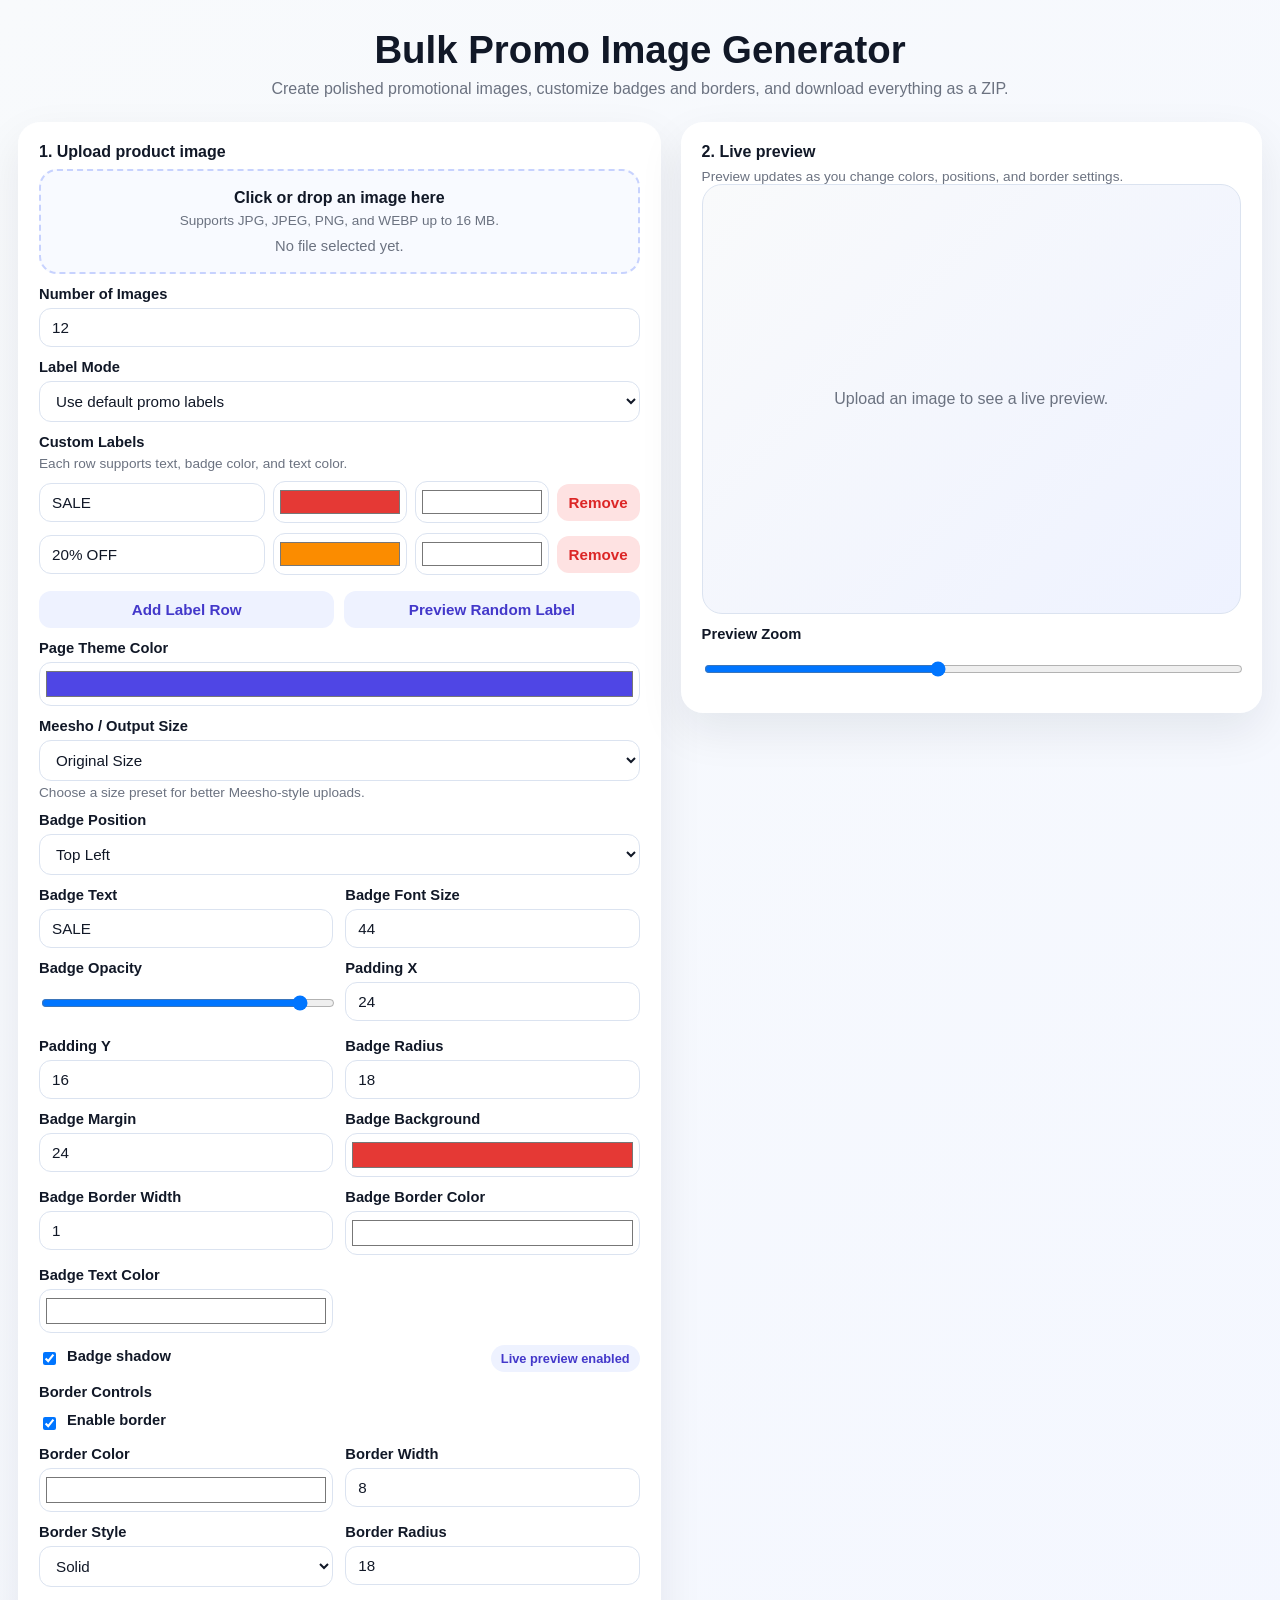
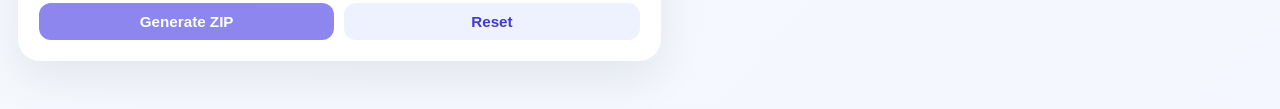
==== commit d3ef4b86: "fix" ====
--- a/templates/index.html
+++ b/templates/index.html
@@ -80,7 +80,7 @@
     .label-row input[type="color"] { min-height: 42px; }
     .preview-wrap {
       position: relative; display: flex; align-items: center; justify-content: center; overflow: hidden;
-      min-height: 430px; height: min(70vh, 620px); border-radius: 20px; background: linear-gradient(135deg, #f9fafb, #eef2ff); border: 1px solid var(--border);
+      min-height: 430px; border-radius: 20px; background: linear-gradient(135deg, #f9fafb, #eef2ff); border: 1px solid var(--border);
       padding: 14px;
     }
     .preview-wrap canvas { width: 100%; max-width: 100%; height: 100%; object-fit: contain; border-radius: 16px; display: block; }
@@ -218,13 +218,21 @@
 
           <div class="row">
             <div class="field">
+              <label for="badgeBorderWidth">Badge Border Width</label>
+              <input id="badgeBorderWidth" name="badge_border_width" type="number" min="0" max="12" value="1" />
+            </div>
+            <div class="field">
               <label for="badgeBorderColor">Badge Border Color</label>
               <input id="badgeBorderColor" name="badge_border_color" type="color" value="#ffffff" />
             </div>
+          </div>
+
+          <div class="row">
             <div class="field">
               <label for="badgeTextColor">Badge Text Color</label>
               <input id="badgeTextColor" name="badge_text_color" type="color" value="#ffffff" />
             </div>
+            <div class="field"></div>
           </div>
 
           <div class="switch-row">
@@ -402,6 +410,50 @@
       document.documentElement.style.setProperty('--accent-2', pageThemeColor.value);
     }
 
+    function getPresetOutputSize(width, height, preset) {
+      if (preset === 'meesho_square') {
+        return { width: 1080, height: 1080 };
+      }
+      if (preset === 'meesho_portrait') {
+        return { width: 1080, height: 1350 };
+      }
+      if (preset === 'meesho_story') {
+        return { width: 1080, height: 1920 };
+      }
+      if (preset === 'meesho_banner') {
+        return { width: 1080, height: 540 };
+      }
+      return { width, height };
+    }
+
+    function getBadgeMetrics(width, height, text, baseFontSize, basePaddingX, basePaddingY, baseRadius, baseMargin, baseBorderWidth) {
+      if (!text) {
+        return {
+          fontSize: Math.max(20, Math.round(Math.min(width, height) * 0.04)),
+          paddingX: Math.max(12, Math.round(Math.min(width, height) * 0.02)),
+          paddingY: Math.max(8, Math.round(Math.min(width, height) * 0.012)),
+          radius: Math.max(6, Math.round(Math.min(width, height) * 0.012)),
+          margin: Math.max(10, Math.round(Math.min(width, height) * 0.016)),
+          borderWidth: Math.max(1, Math.round(Math.min(width, height) * 0.002)),
+          shadowOffset: Math.max(4, Math.round(Math.min(width, height) * 0.008))
+        };
+      }
+
+      const minSide = Math.min(width, height);
+      const textLengthFactor = Math.min(1, Math.max(0.2, text.length / 24));
+      const fontSize = Math.max(Math.round(baseFontSize * 0.9), Math.round(width * 0.055), 24);
+      const paddingX = Math.max(18, Math.round(width * 0.032));
+      const paddingY = Math.max(12, Math.round(minSide * 0.017));
+      const radius = Math.max(10, Math.round(minSide * 0.018));
+      const margin = Math.max(12, Math.round(minSide * 0.02));
+      const borderWidth = Math.max(1, Math.round(minSide * 0.002));
+      const shadowOffset = Math.max(5, Math.round(minSide * 0.008));
+      const targetWidthRatio = 0.22 + Math.min(0.12, textLengthFactor * 0.12);
+      const targetBoxWidth = Math.max(Math.round(width * 0.22), Math.round(width * Math.min(0.35, targetWidthRatio)));
+
+      return { fontSize, paddingX, paddingY, radius, margin, borderWidth, shadowOffset, targetBoxWidth };
+    }
+
     function drawPreview() {
       const ctx = previewCanvas.getContext('2d');
       ctx.clearRect(0, 0, previewCanvas.width, previewCanvas.height);
@@ -417,49 +469,45 @@
       emptyPreview.style.display = 'none';
       previewCanvas.style.display = 'block';
 
-      const zoom = parseFloat(previewZoom.value || 1);
-      const canvasW = previewCanvas.width;
-      const canvasH = previewCanvas.height;
-      const margin = 60;
-      const imageWidth = canvasW - margin * 2;
-      const imageHeight = canvasH - margin * 2;
+      const preset = document.getElementById('outputPreset').value;
+      const outputSize = getPresetOutputSize(previewImage.width, previewImage.height, preset);
+      const renderCanvas = document.createElement('canvas');
+      renderCanvas.width = outputSize.width;
+      renderCanvas.height = outputSize.height;
+      const renderCtx = renderCanvas.getContext('2d');
+      renderCtx.fillStyle = '#ffffff';
+      renderCtx.fillRect(0, 0, renderCanvas.width, renderCanvas.height);
+
       const sourceRatio = previewImage.width / previewImage.height;
-      let drawWidth = imageWidth;
-      let drawHeight = imageWidth / sourceRatio;
-      if (drawHeight > imageHeight) {
-        drawHeight = imageHeight;
-        drawWidth = drawHeight * sourceRatio;
-      }
-      const x = (canvasW - drawWidth * zoom) / 2;
-      const y = (canvasH - drawHeight * zoom) / 2;
-      ctx.save();
-      ctx.translate(x, y);
-      ctx.scale(zoom, zoom);
-      ctx.drawImage(previewImage, 0, 0, drawWidth, drawHeight);
-      ctx.restore();
+      const targetRatio = outputSize.width / outputSize.height;
+      let drawWidth = outputSize.width;
+      let drawHeight = Math.max(1, Math.round(outputSize.width / sourceRatio));
+      if (drawHeight > outputSize.height) {
+        drawHeight = outputSize.height;
+        drawWidth = Math.max(1, Math.round(outputSize.height * sourceRatio));
+      }
+      const offsetX = Math.round((outputSize.width - drawWidth) / 2);
+      const offsetY = Math.round((outputSize.height - drawHeight) / 2);
+      renderCtx.drawImage(previewImage, 0, 0, previewImage.width, previewImage.height, offsetX, offsetY, drawWidth, drawHeight);
 
       const borderEnabled = document.getElementById('borderEnabled').checked;
       if (borderEnabled) {
         const borderColor = document.getElementById('borderColor').value;
         const borderWidth = parseInt(document.getElementById('borderWidth').value || '0', 10);
         const borderRadius = parseInt(document.getElementById('borderRadius').value || '0', 10);
-        ctx.save();
-        ctx.strokeStyle = borderColor;
-        ctx.lineWidth = borderWidth;
-        ctx.beginPath();
-        const innerX = x + 2;
-        const innerY = y + 2;
-        const innerW = drawWidth * zoom - 4;
-        const innerH = drawHeight * zoom - 4;
-        ctx.roundRect(innerX, innerY, innerW, innerH, borderRadius);
-        ctx.stroke();
-        ctx.restore();
+        renderCtx.save();
+        renderCtx.strokeStyle = borderColor;
+        renderCtx.lineWidth = borderWidth;
+        renderCtx.beginPath();
+        renderCtx.roundRect(1, 1, renderCanvas.width - 2, renderCanvas.height - 2, borderRadius);
+        renderCtx.stroke();
+        renderCtx.restore();
       }
 
       const label = getPreviewLabel();
       const badgeBackground = document.getElementById('badgeBackground').value;
       const badgeTextColor = document.getElementById('badgeTextColor').value;
-      const badgeFontSize = Math.max(28, parseInt(document.getElementById('badgeFontSize').value || '44', 10));
+      const badgeFontSize = parseInt(document.getElementById('badgeFontSize').value || '44', 10);
       const badgePaddingX = parseInt(document.getElementById('badgePaddingX').value || '24', 10);
       const badgePaddingY = parseInt(document.getElementById('badgePaddingY').value || '16', 10);
       const badgeRadius = parseInt(document.getElementById('badgeRadius').value || '16', 10);
@@ -469,41 +517,53 @@
       const badgeOpacity = parseFloat(document.getElementById('badgeOpacity').value || '0.95');
       const badgePosition = document.getElementById('badgePosition').value;
       const shadowEnabled = document.getElementById('badgeShadow').checked;
-
-      ctx.save();
-      ctx.font = `${badgeFontSize}px Arial`;
       const text = label.text || document.getElementById('badgeText').value.trim() || 'SALE';
-      const metrics = ctx.measureText(text);
-      const boxW = metrics.width + badgePaddingX * 2;
-      const boxH = badgeFontSize + badgePaddingY * 2;
-      let boxX = badgeMargin;
-      let boxY = badgeMargin;
-      if (badgePosition === 'top-right') boxX = canvasW - boxW - badgeMargin;
-      if (badgePosition === 'bottom-left') boxY = canvasH - boxH - badgeMargin;
-      if (badgePosition === 'bottom-right') { boxX = canvasW - boxW - badgeMargin; boxY = canvasH - boxH - badgeMargin; }
-      if (badgePosition === 'center') { boxX = (canvasW - boxW) / 2; boxY = (canvasH - boxH) / 2; }
-      if (badgePosition === 'top-center') { boxX = (canvasW - boxW) / 2; boxY = badgeMargin; }
-      if (badgePosition === 'bottom-center') { boxX = (canvasW - boxW) / 2; boxY = canvasH - boxH - badgeMargin; }
+      const metrics = getBadgeMetrics(outputSize.width, outputSize.height, text, badgeFontSize, badgePaddingX, badgePaddingY, badgeRadius, badgeMargin, badgeBorderWidth);
+      renderCtx.font = `${metrics.fontSize}px Arial, sans-serif`;
+      const boxW = Math.max(renderCtx.measureText(text).width + metrics.paddingX * 2, metrics.targetBoxWidth);
+      const boxH = metrics.fontSize + metrics.paddingY * 2;
+      let boxX = metrics.margin;
+      let boxY = metrics.margin;
+      if (badgePosition === 'top-right') boxX = outputSize.width - boxW - metrics.margin;
+      if (badgePosition === 'bottom-left') boxY = outputSize.height - boxH - metrics.margin;
+      if (badgePosition === 'bottom-right') { boxX = outputSize.width - boxW - metrics.margin; boxY = outputSize.height - boxH - metrics.margin; }
+      if (badgePosition === 'center') { boxX = (outputSize.width - boxW) / 2; boxY = (outputSize.height - boxH) / 2; }
+      if (badgePosition === 'top-center') { boxX = (outputSize.width - boxW) / 2; boxY = metrics.margin; }
+      if (badgePosition === 'bottom-center') { boxX = (outputSize.width - boxW) / 2; boxY = outputSize.height - boxH - metrics.margin; }
+
+      renderCtx.save();
+      renderCtx.font = `${metrics.fontSize}px Arial, sans-serif`;
       if (shadowEnabled) {
-        ctx.shadowColor = 'rgba(0,0,0,0.25)';
-        ctx.shadowBlur = 12;
-      }
-      ctx.globalAlpha = badgeOpacity;
-      ctx.fillStyle = label.badge || badgeBackground;
-      ctx.beginPath();
-      ctx.roundRect(boxX, boxY, boxW, boxH, badgeRadius);
-      ctx.fill();
-      ctx.globalAlpha = 1;
-      if (badgeBorderWidth > 0) {
-        ctx.strokeStyle = badgeBorderColor;
-        ctx.lineWidth = badgeBorderWidth;
-        ctx.stroke();
-      }
-      ctx.fillStyle = label.textColor || badgeTextColor;
-      ctx.font = `${badgeFontSize}px Arial`;
-      ctx.textBaseline = 'middle';
-      ctx.fillText(text, boxX + badgePaddingX, boxY + boxH / 2 + 1);
-      ctx.restore();
+        renderCtx.shadowColor = 'rgba(0, 0, 0, 0.25)';
+        renderCtx.shadowBlur = metrics.shadowOffset * 2;
+      }
+      renderCtx.globalAlpha = badgeOpacity;
+      renderCtx.fillStyle = label.badge || badgeBackground;
+      renderCtx.beginPath();
+      renderCtx.roundRect(boxX, boxY, boxW, boxH, metrics.radius);
+      renderCtx.fill();
+      renderCtx.globalAlpha = 1;
+      if (metrics.borderWidth > 0) {
+        renderCtx.strokeStyle = badgeBorderColor;
+        renderCtx.lineWidth = metrics.borderWidth;
+        renderCtx.stroke();
+      }
+      renderCtx.fillStyle = label.textColor || badgeTextColor;
+      renderCtx.textBaseline = 'middle';
+      renderCtx.fillText(text, boxX + metrics.paddingX, boxY + boxH / 2 + 1);
+      renderCtx.restore();
+
+      const zoom = parseFloat(previewZoom.value || 1);
+      const canvasW = previewCanvas.width;
+      const canvasH = previewCanvas.height;
+      const maxW = canvasW - 70;
+      const maxH = canvasH - 70;
+      const displayScale = Math.min(maxW / renderCanvas.width, maxH / renderCanvas.height, zoom);
+      const displayW = renderCanvas.width * displayScale;
+      const displayH = renderCanvas.height * displayScale;
+      const x = (canvasW - displayW) / 2;
+      const y = (canvasH - displayH) / 2;
+      ctx.drawImage(renderCanvas, x, y, displayW, displayH);
     }
 
     function updatePreview() {
